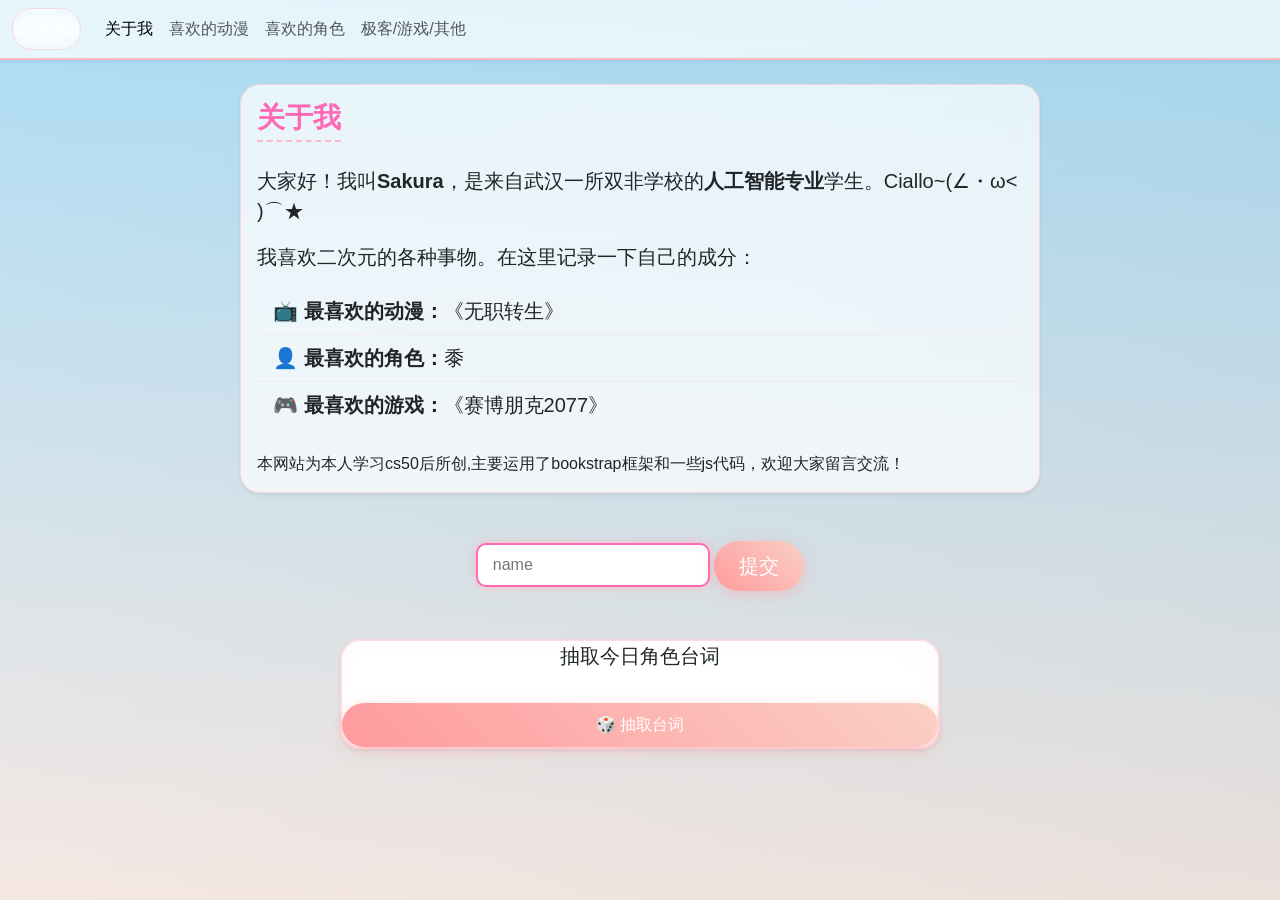
==== index.html @ 9d59bb4a "Add files via upload" ====
<!DOCTYPE html>
<html lang="zh">
    <head>
        <meta charset="UTF-8">
        <meta name="viewport" content="width=device-width, initial-scale=1.0">
        <title>Sakura - 主页</title>
        
        <script src="anime.js"></script>
        <script>
            document.addEventListener('DOMContentLoaded',function(){
                const form = document.querySelector('form');
                if(form) {
                    form.addEventListener('submit',function(e){
                        alert('hello ' + document.querySelector('#name').value +' ! Welcome to my homepage!');
                        e.preventDefault();
                    });
                }
                const generationBtn = document.querySelector('#generate-btn');
                const quoteText = document.querySelector('#quote-id');
                const quoteAuthor = document.querySelector('#quote-author');
                if(generationBtn){
                    generationBtn.addEventListener('click',function(){
                        if(typeof quotes !== 'undefined' && quotes.length > 0) {
                            const randomIndex = Math.floor(Math.random() * quotes.length);
                            const selectedQuote = quotes[randomIndex];
                            quoteText.textContent = "“" + selectedQuote.text + "”";
                            quoteAuthor.textContent = "—— " + selectedQuote.author;
                            quoteAuthor.style.display = 'block'; 
                        }
                    });
                }
            });
        </script>

        <link href="https://cdn.jsdelivr.net/npm/bootstrap@5.3.8/dist/css/bootstrap.min.css" rel="stylesheet" integrity="sha384-sRIl4kxILFvY47J16cr9ZwB07vP4J8+LH7qKQnuqkuIAvNWLzeN8tE5YBujZqJLB" crossorigin="anonymous">
        <link href="styles.css" rel="stylesheet">
    </head>
    <body>

        <nav class="navbar navbar-expand-lg navbar-light bg-light mb-4 shadow-sm">
            <div class="container-fluid">
                <a class="navbar-brand fw-bold" href="index.html">Sakura</a>
                <button class="navbar-toggler" type="button" data-bs-toggle="collapse" data-bs-target="#navbarNav">
                    <span class="navbar-toggler-icon"></span>
                </button>
                <div class="collapse navbar-collapse" id="navbarNav">
                    <ul class="navbar-nav">
                        <li class="nav-item"><a class="nav-link active" href="index.html">关于我</a></li>
                        <li class="nav-item"><a class="nav-link " href="anime.html">喜欢的动漫</a></li>
                        <li class="nav-item"><a class="nav-link " href="characters.html">喜欢的角色</a></li>
                        <li class="nav-item"><a class="nav-link " href="games.html">极客/游戏/其他</a></li>
                    </ul>
                </div>
            </div>
        </nav>

        <div class="container pb-5">
<div class="card mt-4 mx-auto shadow-sm" style="max-width: 800px;">
                        <div class="card-body">
                            <h3 class="card-title text-center mb-4">关于我</h3>
                            <p class="card-text fs-5">
                                大家好！我叫<strong>Sakura</strong>，是来自武汉一所双非学校的<strong>人工智能专业</strong>学生。<span>Ciallo~(∠・ω< )⌒★</span>
                            </p>
                            <p class="card-text fs-5">
                                我喜欢二次元的各种事物。在这里记录一下自己的成分：
                            </p>
                            <ul class="list-group list-group-flush fs-5">
                                <li class="list-group-item">📺 <strong>最喜欢的动漫：</strong>《无职转生》</li>
                                <li class="list-group-item">👤 <strong>最喜欢的角色：</strong>黍</li>
                                <li class="list-group-item">🎮 <strong>最喜欢的游戏：</strong>《赛博朋克2077》</li>
                            </ul>

                            <p class="card-text fs-6 mt-4">

                                本网站为本人学习cs50后所创,主要运用了bookstrap框架和一些js代码，欢迎大家留言交流！
                            </p>
                        </div>
                    </div>
                    
                    <form class="text-center mt-5">
                        <input autocomplete="off" autofocus id = 'name' placeholder="name" type = "text">

                        <input type="submit" class = "btn btn-primary btn-lg" value="提交">
                    </form>
                    <div class="card mt-5 mx-auto text-center shadow-sm" style="max-width: 600px;">
                    <div class="card body">
                        <p class="fs-5 mb-3" id="quote-id">抽取今日角色台词</p>
                        <footer class="blockquote-footer" id="quote-author" style="display: none;"></footer>
                        <button class="btn btn-outline-success mt-3" id="generate-btn">🎲 抽取台词</button>
                    </div>
                </div>
        </div>
        <script src="https://cdn.jsdelivr.net/npm/bootstrap@5.3.8/dist/js/bootstrap.bundle.min.js" integrity="sha384-FKyoEForCGlyvwx9Hj09JcYn3nv7wiPVlz7YYwJrWVcXK/BmnVDxM+D2scQbITxI" crossorigin="anonymous"></script>
    </body>
</html>
---- styles.css ----
:root{
    --sakura-pink: #ffb7c5;
    --sakura-light: #ffe4e8;
    --accent-color: #ff69b4;
    --glass-bg: rgba(255,255,255,0.7);
}

body{
    background: linear-gradient(135deg,#fdfbfb 0%, #ebedee 100%),
                linear-gradient(to top, #fff1eb 0%, #ace0f9 100%);
    background-blend-mode:multiply;
    background-attachment:fixed;
    min-height:100vh;
    font-family: 'Microsoft YaHei', "PingFang SC", sans-serif;
    color: #555;
}
/*板块设计*/
.navbar {
    background-color: var(--glass-bg) !important;
    backdrop-filter: blur(10px);
    border-bottom: 2px solid var(--sakura-pink);
}

.navbar-brand {
    color: var(--glass-bg) !important;
    backdrop-filter :blur(8px);
    border:1px solid rgba(255, 183, 197, 0.5) !important;
    border-radius:20px !important;
    transition: all 0.4s cubic-bezier(0.175, 0.885, 0.32, 1.275);
}

.nav-link:hover {
    color: var(--accent-color) !important;
    transform: translateY(-2px);
    transition: 0.3s;
}
/*卡片设计*/
.card {
    background:var(--glass-bg)!important;
    backdrop-filter:blur(8px);
    border:1px solid rgba(255, 183, 197, 0.5)!important;
    border-radius:20px !important;
    transition:all 0.4s cubic-bezier(0.175, 0.885, 0.32, 1.275);
}

.card:hover {
    transform: scale(1.02); /* 悬浮时微放 */
    box-shadow: 0 15px 35px rgba(255, 183, 197, 0.4) !important;
}

.card-title {
    color: var(--accent-color);
    font-weight: bold;
    border-bottom: 2px dashed var(--sakura-pink);
    display: inline-block;
    padding-bottom: 5px;
}

/* --- 5. 列表项改造 --- */
.list-group-item {
    background: transparent !important;
    border-color: rgba(255, 183, 197, 0.2) !important;
    transition: 0.3s;
}

.list-group-item:hover {
    background: var(--sakura-light) !important;
    padding-left: 30px !important; /* 悬浮时向右滑动的动画 */
}

/* --- 6. 按钮改造：呼吸感 --- */
.btn-primary, .btn-outline-success {
    border-radius: 50px !important; /* 胶囊形状 */
    padding: 10px 25px !important;
    border: none !important;
    background: linear-gradient(45deg, #ff9a9e, #fad0c4) !important;
    color: white !important;
    box-shadow: 0 4px 15px rgba(255, 154, 158, 0.4) !important;
    transition: 0.3s !important;
}

.btn-primary:hover {
    letter-spacing: 2px;
    box-shadow: 0 6px 20px rgba(255, 154, 158, 0.6) !important;
    filter: brightness(1.1);
}

/* --- 7. 输入框 (Input) 定制 --- */
#name {
    border: 2px solid var(--sakura-pink);
    border-radius: 10px;
    padding: 8px 15px;
    outline: none;
    transition: 0.3s;
}

#name:focus {
    box-shadow: 0 0 10px var(--sakura-pink);
    border-color: var(--accent-color);
}

/* --- 8. 专属彩蛋：给页面加点“灵动感” --- */
@keyframes float {
    0% { transform: translateY(0px); }
    50% { transform: translateY(-10px); }
    100% { transform: translateY(0px); }
}

/* 可以把这个类加在你喜欢的图片或文字上 */
.anime-float {
    animation: float 3s ease-in-out infinite;
}
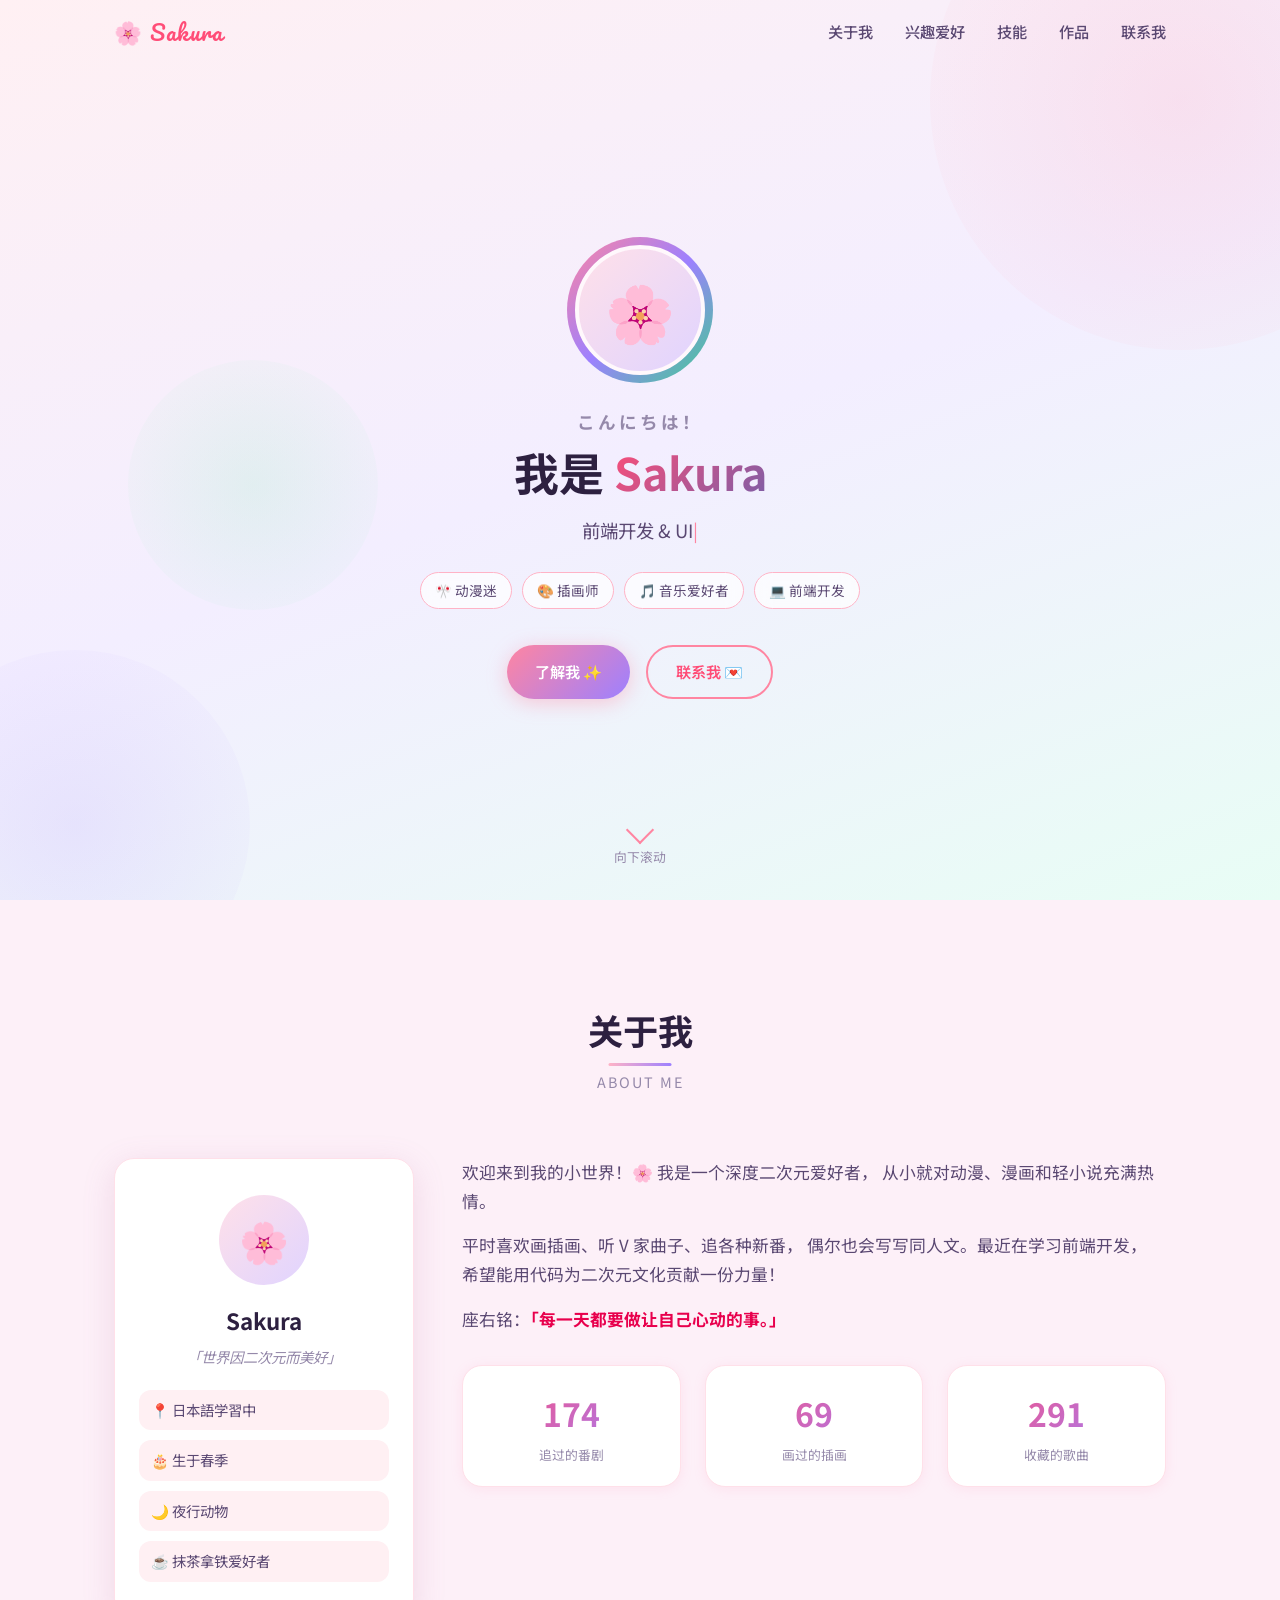
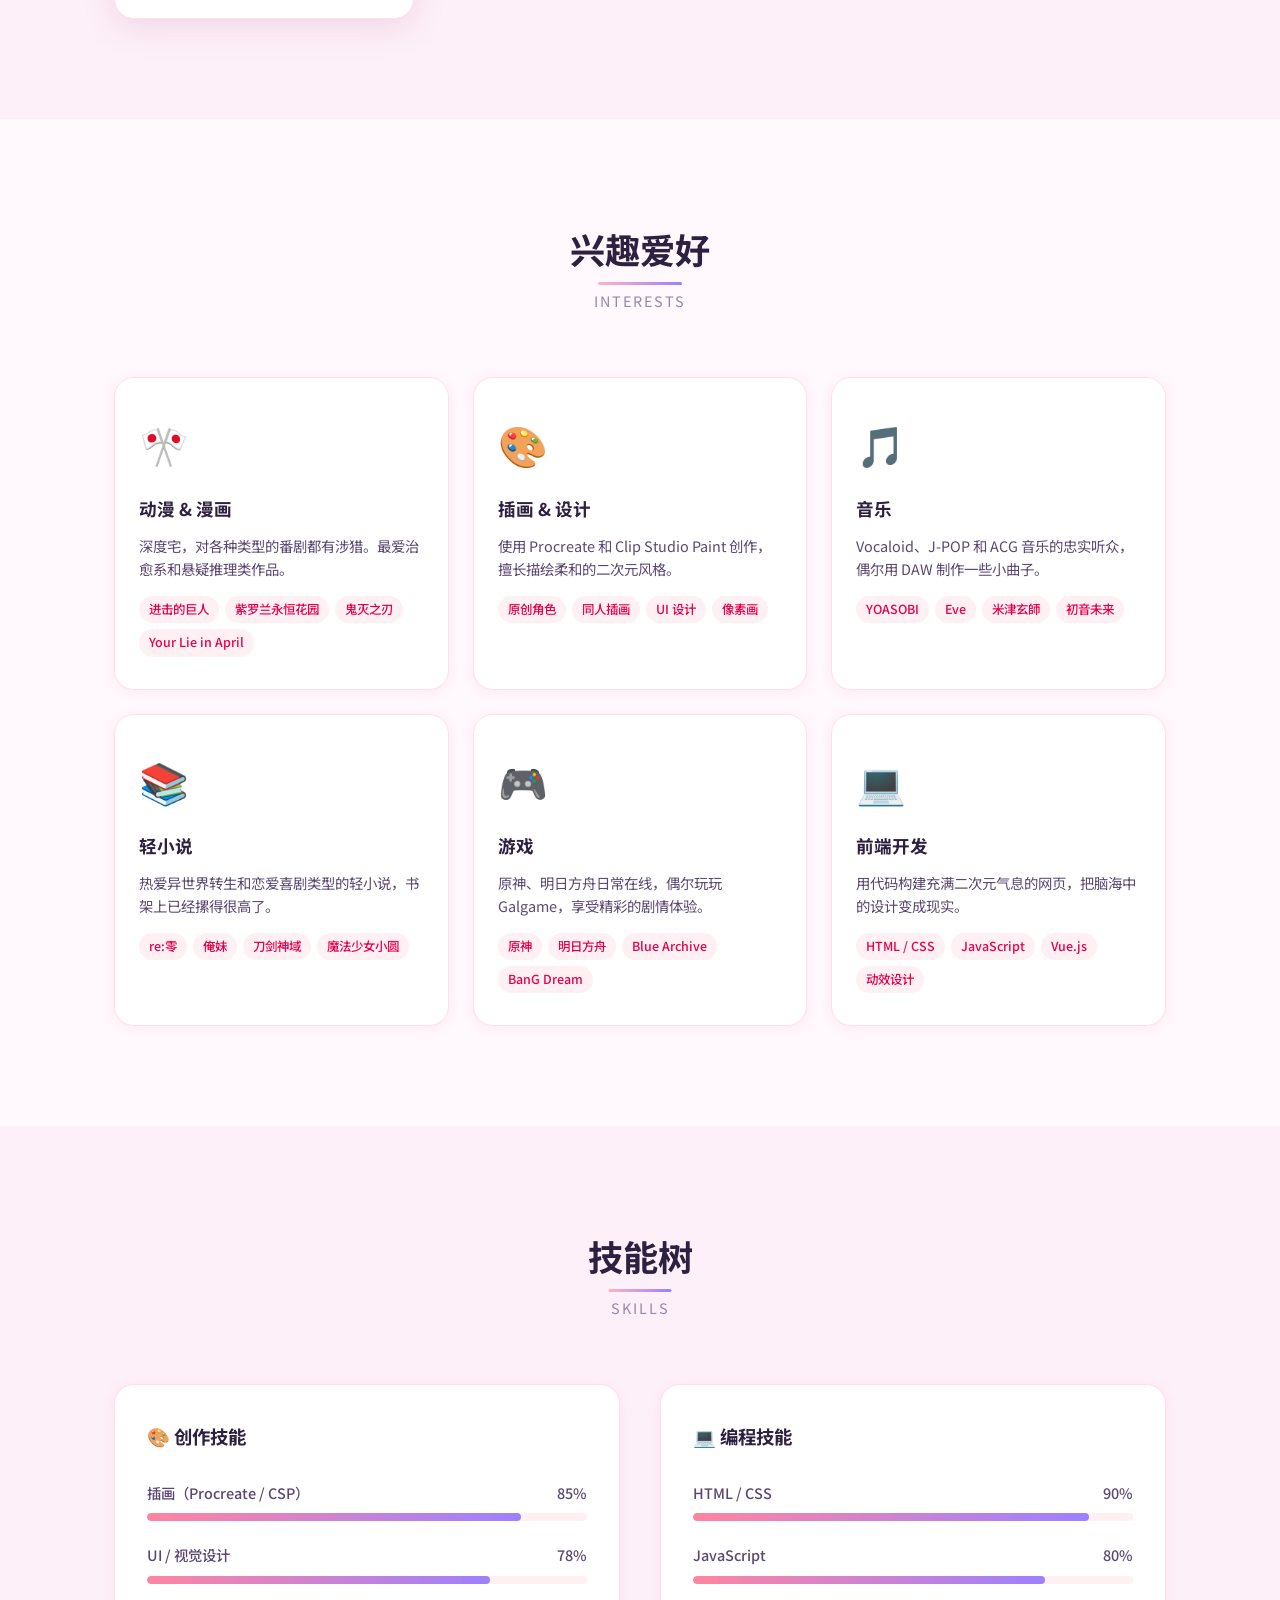
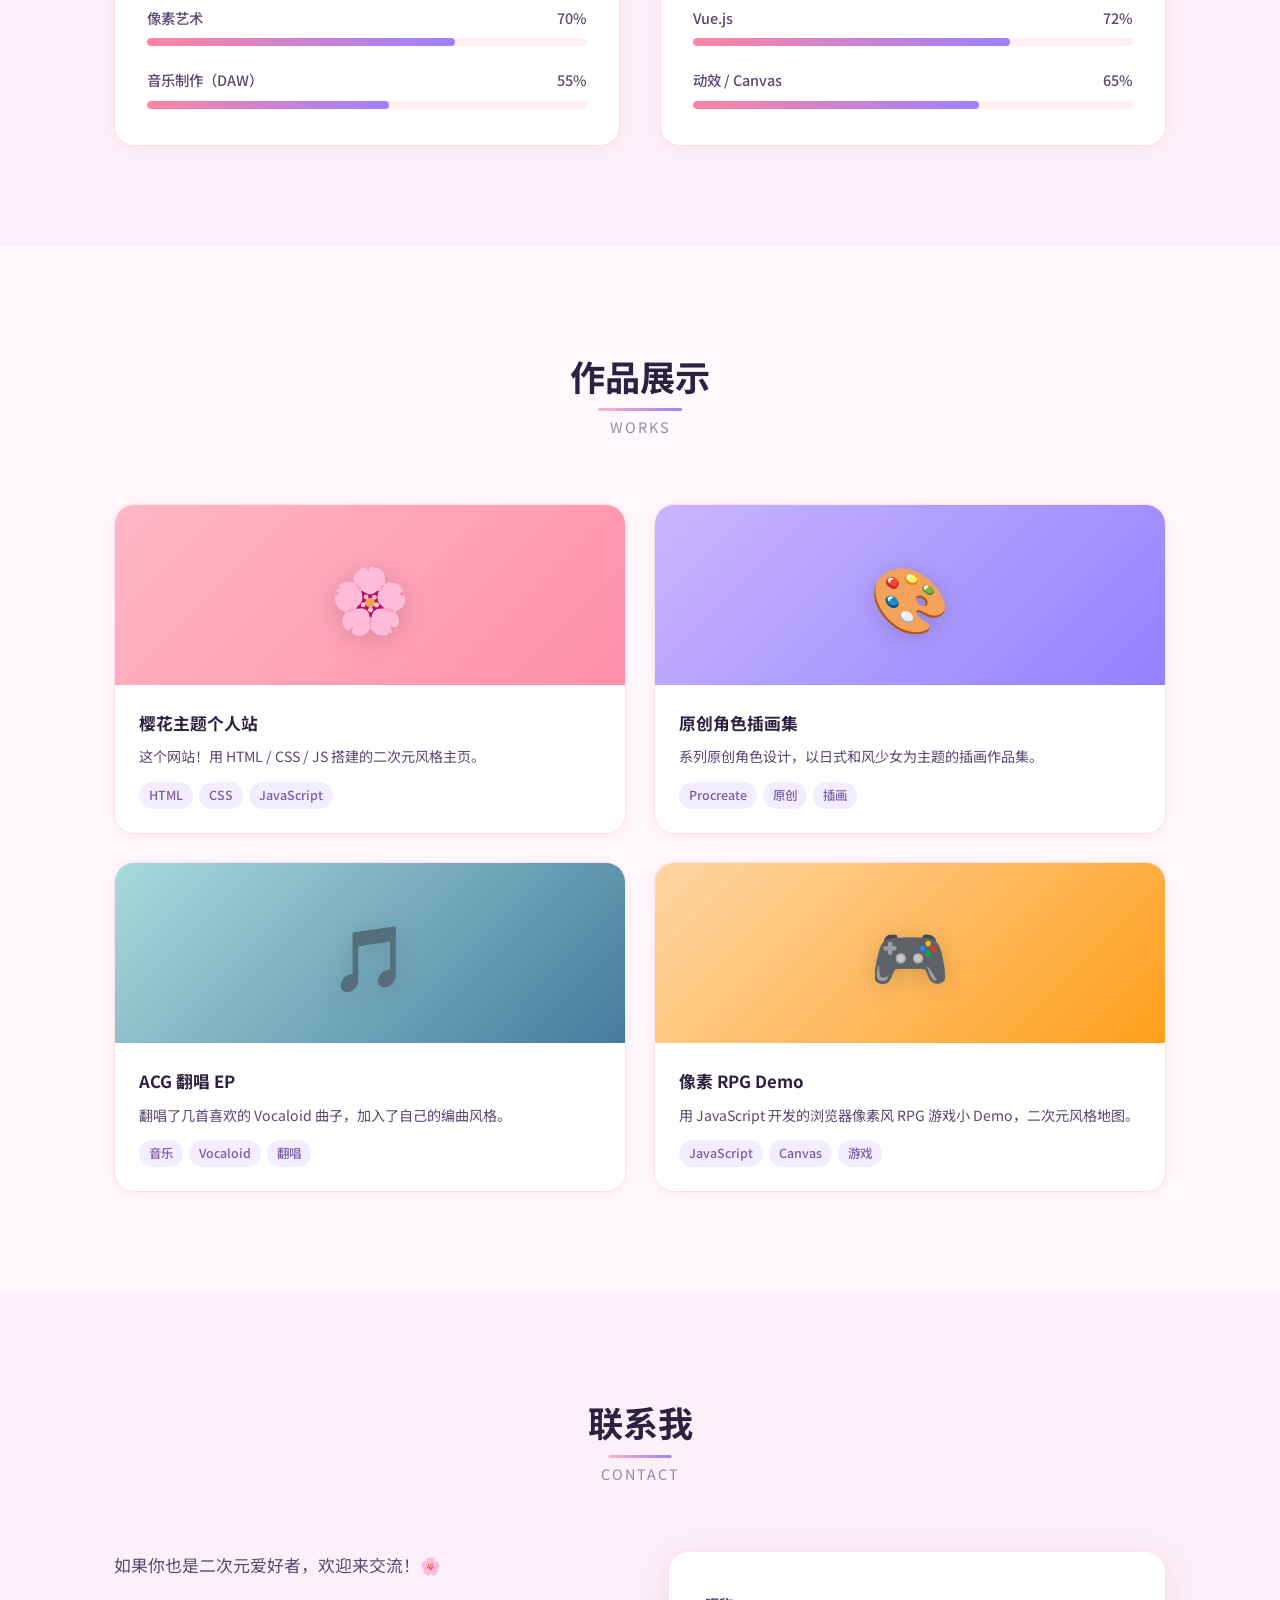
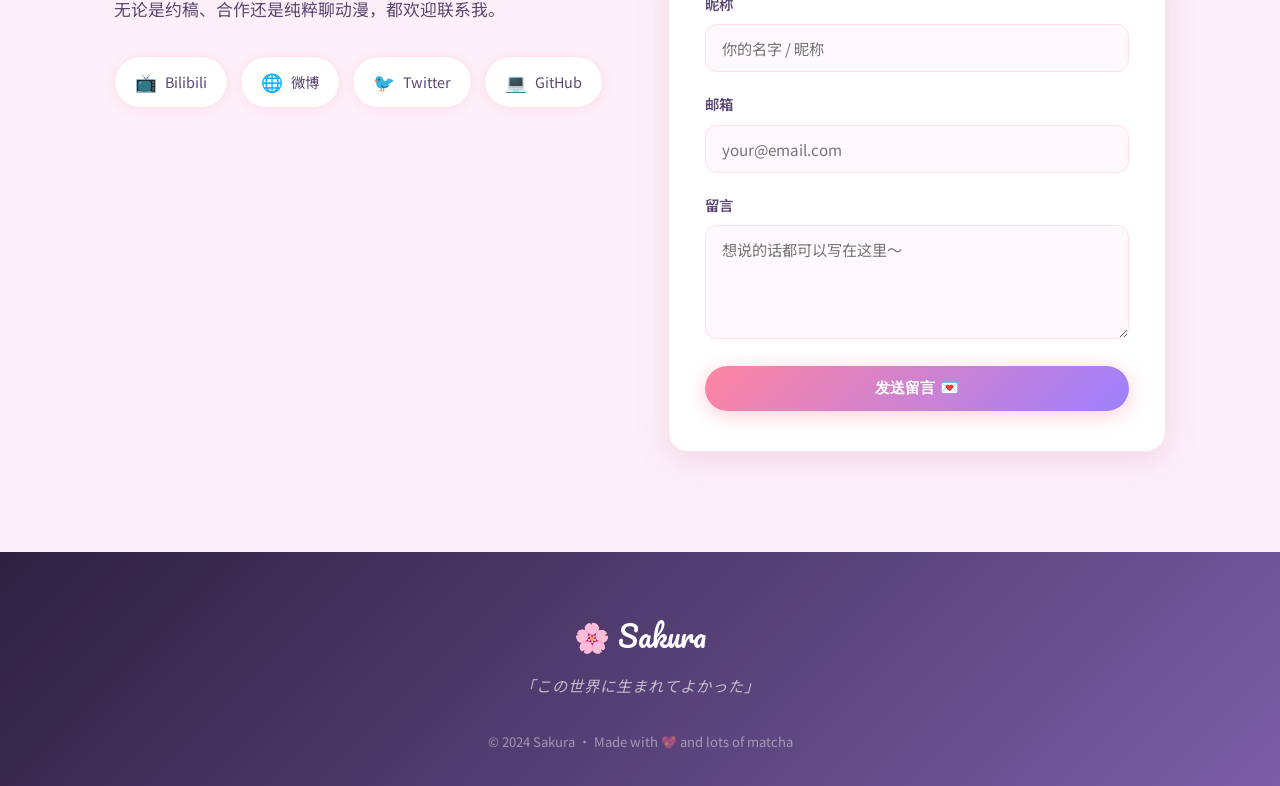
==== commit 61104dc9: "创建完整二次元个人网站 (Sakura anime personal website) Agent-Logs-Url: https://github.com/Sakura1232/Sakura.git" ====
--- a/index.html
+++ b/index.html
@@ -1,95 +1,393 @@
-<!DOCTYPE html>
-<html lang="zh">
-    <head>
-        <meta charset="UTF-8">
-        <meta name="viewport" content="width=device-width, initial-scale=1.0">
-        <title>Sakura - 主页</title>
-        
-        <script src="anime.js"></script>
-        <script>
-            document.addEventListener('DOMContentLoaded',function(){
-                const form = document.querySelector('form');
-                if(form) {
-                    form.addEventListener('submit',function(e){
-                        alert('hello ' + document.querySelector('#name').value +' ! Welcome to my homepage!');
-                        e.preventDefault();
-                    });
-                }
-                const generationBtn = document.querySelector('#generate-btn');
-                const quoteText = document.querySelector('#quote-id');
-                const quoteAuthor = document.querySelector('#quote-author');
-                if(generationBtn){
-                    generationBtn.addEventListener('click',function(){
-                        if(typeof quotes !== 'undefined' && quotes.length > 0) {
-                            const randomIndex = Math.floor(Math.random() * quotes.length);
-                            const selectedQuote = quotes[randomIndex];
-                            quoteText.textContent = "“" + selectedQuote.text + "”";
-                            quoteAuthor.textContent = "—— " + selectedQuote.author;
-                            quoteAuthor.style.display = 'block'; 
-                        }
-                    });
-                }
-            });
-        </script>
-
-        <link href="https://cdn.jsdelivr.net/npm/bootstrap@5.3.8/dist/css/bootstrap.min.css" rel="stylesheet" integrity="sha384-sRIl4kxILFvY47J16cr9ZwB07vP4J8+LH7qKQnuqkuIAvNWLzeN8tE5YBujZqJLB" crossorigin="anonymous">
-        <link href="styles.css" rel="stylesheet">
-    </head>
-    <body>
-
-        <nav class="navbar navbar-expand-lg navbar-light bg-light mb-4 shadow-sm">
-            <div class="container-fluid">
-                <a class="navbar-brand fw-bold" href="index.html">Sakura</a>
-                <button class="navbar-toggler" type="button" data-bs-toggle="collapse" data-bs-target="#navbarNav">
-                    <span class="navbar-toggler-icon"></span>
-                </button>
-                <div class="collapse navbar-collapse" id="navbarNav">
-                    <ul class="navbar-nav">
-                        <li class="nav-item"><a class="nav-link active" href="index.html">关于我</a></li>
-                        <li class="nav-item"><a class="nav-link " href="anime.html">喜欢的动漫</a></li>
-                        <li class="nav-item"><a class="nav-link " href="characters.html">喜欢的角色</a></li>
-                        <li class="nav-item"><a class="nav-link " href="games.html">极客/游戏/其他</a></li>
-                    </ul>
-                </div>
-            </div>
-        </nav>
-
-        <div class="container pb-5">
-<div class="card mt-4 mx-auto shadow-sm" style="max-width: 800px;">
-                        <div class="card-body">
-                            <h3 class="card-title text-center mb-4">关于我</h3>
-                            <p class="card-text fs-5">
-                                大家好！我叫<strong>Sakura</strong>，是来自武汉一所双非学校的<strong>人工智能专业</strong>学生。<span>Ciallo~(∠・ω< )⌒★</span>
-                            </p>
-                            <p class="card-text fs-5">
-                                我喜欢二次元的各种事物。在这里记录一下自己的成分：
-                            </p>
-                            <ul class="list-group list-group-flush fs-5">
-                                <li class="list-group-item">📺 <strong>最喜欢的动漫：</strong>《无职转生》</li>
-                                <li class="list-group-item">👤 <strong>最喜欢的角色：</strong>黍</li>
-                                <li class="list-group-item">🎮 <strong>最喜欢的游戏：</strong>《赛博朋克2077》</li>
-                            </ul>
-
-                            <p class="card-text fs-6 mt-4">
-
-                                本网站为本人学习cs50后所创,主要运用了bookstrap框架和一些js代码，欢迎大家留言交流！
-                            </p>
-                        </div>
-                    </div>
-                    
-                    <form class="text-center mt-5">
-                        <input autocomplete="off" autofocus id = 'name' placeholder="name" type = "text">
-
-                        <input type="submit" class = "btn btn-primary btn-lg" value="提交">
-                    </form>
-                    <div class="card mt-5 mx-auto text-center shadow-sm" style="max-width: 600px;">
-                    <div class="card body">
-                        <p class="fs-5 mb-3" id="quote-id">抽取今日角色台词</p>
-                        <footer class="blockquote-footer" id="quote-author" style="display: none;"></footer>
-                        <button class="btn btn-outline-success mt-3" id="generate-btn">🎲 抽取台词</button>
-                    </div>
-                </div>
-        </div>
-        <script src="https://cdn.jsdelivr.net/npm/bootstrap@5.3.8/dist/js/bootstrap.bundle.min.js" integrity="sha384-FKyoEForCGlyvwx9Hj09JcYn3nv7wiPVlz7YYwJrWVcXK/BmnVDxM+D2scQbITxI" crossorigin="anonymous"></script>
-    </body>
-</html>+<!DOCTYPE html>
+<html lang="zh-CN">
+<head>
+  <meta charset="UTF-8" />
+  <meta name="viewport" content="width=device-width, initial-scale=1.0" />
+  <meta name="description" content="Sakura 的二次元个人主页 — 动漫、绘画、音乐爱好者" />
+  <meta property="og:title" content="Sakura の主页 🌸" />
+  <meta property="og:description" content="一个充满二次元气息的个人网站" />
+  <meta property="og:type" content="website" />
+  <title>Sakura の主页 🌸</title>
+  <link rel="icon" href="data:image/svg+xml,<svg xmlns='http://www.w3.org/2000/svg' viewBox='0 0 100 100'><text y='.9em' font-size='90'>🌸</text></svg>" />
+  <link rel="preconnect" href="https://fonts.googleapis.com" />
+  <link rel="preconnect" href="https://fonts.gstatic.com" crossorigin />
+  <link href="https://fonts.googleapis.com/css2?family=Noto+Sans+SC:wght@300;400;500;700&family=Pacifico&display=swap" rel="stylesheet" />
+  <link rel="stylesheet" href="css/style.css" />
+</head>
+<body>
+
+  <!-- 自定义光标 -->
+  <div class="cursor" id="cursor"></div>
+  <div class="cursor-trail" id="cursorTrail"></div>
+
+  <!-- 樱花飘落容器 -->
+  <div class="sakura-container" id="sakuraContainer"></div>
+
+  <!-- 导航栏 -->
+  <nav class="navbar" id="navbar">
+    <div class="nav-inner">
+      <a class="nav-logo" href="#hero">🌸 Sakura</a>
+      <ul class="nav-links">
+        <li><a href="#about">关于我</a></li>
+        <li><a href="#interests">兴趣爱好</a></li>
+        <li><a href="#skills">技能</a></li>
+        <li><a href="#works">作品</a></li>
+        <li><a href="#contact">联系我</a></li>
+      </ul>
+      <button class="nav-toggle" id="navToggle" aria-label="菜单">
+        <span></span><span></span><span></span>
+      </button>
+    </div>
+  </nav>
+
+  <!-- Hero 区域 -->
+  <section class="hero" id="hero">
+    <div class="hero-bg-circles">
+      <div class="circle c1"></div>
+      <div class="circle c2"></div>
+      <div class="circle c3"></div>
+    </div>
+    <div class="hero-content">
+      <div class="avatar-wrap">
+        <div class="avatar-ring"></div>
+        <div class="avatar" id="avatar">
+          <span class="avatar-emoji">🌸</span>
+        </div>
+      </div>
+      <h1 class="hero-title">
+        <span class="hello">こんにちは！</span>
+        <span class="name">我是 <em>Sakura</em></span>
+      </h1>
+      <p class="hero-subtitle typewriter" id="typewriter"></p>
+      <div class="hero-badges">
+        <span class="badge">🎌 动漫迷</span>
+        <span class="badge">🎨 插画师</span>
+        <span class="badge">🎵 音乐爱好者</span>
+        <span class="badge">💻 前端开发</span>
+      </div>
+      <div class="hero-btns">
+        <a href="#about" class="btn btn-primary">了解我 ✨</a>
+        <a href="#contact" class="btn btn-outline">联系我 💌</a>
+      </div>
+    </div>
+    <div class="scroll-hint">
+      <div class="scroll-arrow"></div>
+      <span>向下滚动</span>
+    </div>
+  </section>
+
+  <!-- 关于我 -->
+  <section class="section about" id="about">
+    <div class="container">
+      <h2 class="section-title"><span>关于我</span> <small>About Me</small></h2>
+      <div class="about-grid">
+        <div class="about-card profile-card reveal">
+          <div class="profile-avatar">
+            <span>🌸</span>
+          </div>
+          <h3>Sakura</h3>
+          <p class="profile-tagline">「世界因二次元而美好」</p>
+          <ul class="profile-meta">
+            <li>📍 日本語学習中</li>
+            <li>🎂 生于春季</li>
+            <li>🌙 夜行动物</li>
+            <li>☕ 抹茶拿铁爱好者</li>
+          </ul>
+        </div>
+        <div class="about-text reveal">
+          <p>
+            欢迎来到我的小世界！🌸 我是一个深度二次元爱好者，
+            从小就对动漫、漫画和轻小说充满热情。
+          </p>
+          <p>
+            平时喜欢画插画、听 V 家曲子、追各种新番，
+            偶尔也会写写同人文。最近在学习前端开发，
+            希望能用代码为二次元文化贡献一份力量！
+          </p>
+          <p>
+            座右铭：<strong>「每一天都要做让自己心动的事。」</strong>
+          </p>
+          <div class="stat-row">
+            <div class="stat">
+              <span class="stat-num" data-target="300">0</span>
+              <span class="stat-label">追过的番剧</span>
+            </div>
+            <div class="stat">
+              <span class="stat-num" data-target="120">0</span>
+              <span class="stat-label">画过的插画</span>
+            </div>
+            <div class="stat">
+              <span class="stat-num" data-target="500">0</span>
+              <span class="stat-label">收藏的歌曲</span>
+            </div>
+          </div>
+        </div>
+      </div>
+    </div>
+  </section>
+
+  <!-- 兴趣爱好 -->
+  <section class="section interests" id="interests">
+    <div class="container">
+      <h2 class="section-title"><span>兴趣爱好</span> <small>Interests</small></h2>
+      <div class="interests-grid">
+        <div class="interest-card reveal" data-delay="0">
+          <div class="interest-icon">🎌</div>
+          <h3>动漫 &amp; 漫画</h3>
+          <p>深度宅，对各种类型的番剧都有涉猎。最爱治愈系和悬疑推理类作品。</p>
+          <div class="tag-list">
+            <span class="tag">进击的巨人</span>
+            <span class="tag">紫罗兰永恒花园</span>
+            <span class="tag">鬼灭之刃</span>
+            <span class="tag">Your Lie in April</span>
+          </div>
+        </div>
+        <div class="interest-card reveal" data-delay="100">
+          <div class="interest-icon">🎨</div>
+          <h3>插画 &amp; 设计</h3>
+          <p>使用 Procreate 和 Clip Studio Paint 创作，擅长描绘柔和的二次元风格。</p>
+          <div class="tag-list">
+            <span class="tag">原创角色</span>
+            <span class="tag">同人插画</span>
+            <span class="tag">UI 设计</span>
+            <span class="tag">像素画</span>
+          </div>
+        </div>
+        <div class="interest-card reveal" data-delay="200">
+          <div class="interest-icon">🎵</div>
+          <h3>音乐</h3>
+          <p>Vocaloid、J-POP 和 ACG 音乐的忠实听众，偶尔用 DAW 制作一些小曲子。</p>
+          <div class="tag-list">
+            <span class="tag">YOASOBI</span>
+            <span class="tag">Eve</span>
+            <span class="tag">米津玄師</span>
+            <span class="tag">初音未来</span>
+          </div>
+        </div>
+        <div class="interest-card reveal" data-delay="300">
+          <div class="interest-icon">📚</div>
+          <h3>轻小说</h3>
+          <p>热爱异世界转生和恋爱喜剧类型的轻小说，书架上已经摞得很高了。</p>
+          <div class="tag-list">
+            <span class="tag">re:零</span>
+            <span class="tag">俺妹</span>
+            <span class="tag">刀剑神域</span>
+            <span class="tag">魔法少女小圆</span>
+          </div>
+        </div>
+        <div class="interest-card reveal" data-delay="400">
+          <div class="interest-icon">🎮</div>
+          <h3>游戏</h3>
+          <p>原神、明日方舟日常在线，偶尔玩玩 Galgame，享受精彩的剧情体验。</p>
+          <div class="tag-list">
+            <span class="tag">原神</span>
+            <span class="tag">明日方舟</span>
+            <span class="tag">Blue Archive</span>
+            <span class="tag">BanG Dream</span>
+          </div>
+        </div>
+        <div class="interest-card reveal" data-delay="500">
+          <div class="interest-icon">💻</div>
+          <h3>前端开发</h3>
+          <p>用代码构建充满二次元气息的网页，把脑海中的设计变成现实。</p>
+          <div class="tag-list">
+            <span class="tag">HTML / CSS</span>
+            <span class="tag">JavaScript</span>
+            <span class="tag">Vue.js</span>
+            <span class="tag">动效设计</span>
+          </div>
+        </div>
+      </div>
+    </div>
+  </section>
+
+  <!-- 技能 -->
+  <section class="section skills" id="skills">
+    <div class="container">
+      <h2 class="section-title"><span>技能树</span> <small>Skills</small></h2>
+      <div class="skills-grid">
+        <div class="skill-group reveal">
+          <h3>🎨 创作技能</h3>
+          <div class="skill-item">
+            <div class="skill-header">
+              <span>插画（Procreate / CSP）</span>
+              <span>85%</span>
+            </div>
+            <div class="skill-bar"><div class="skill-fill" data-width="85"></div></div>
+          </div>
+          <div class="skill-item">
+            <div class="skill-header">
+              <span>UI / 视觉设计</span>
+              <span>78%</span>
+            </div>
+            <div class="skill-bar"><div class="skill-fill" data-width="78"></div></div>
+          </div>
+          <div class="skill-item">
+            <div class="skill-header">
+              <span>像素艺术</span>
+              <span>70%</span>
+            </div>
+            <div class="skill-bar"><div class="skill-fill" data-width="70"></div></div>
+          </div>
+          <div class="skill-item">
+            <div class="skill-header">
+              <span>音乐制作（DAW）</span>
+              <span>55%</span>
+            </div>
+            <div class="skill-bar"><div class="skill-fill" data-width="55"></div></div>
+          </div>
+        </div>
+        <div class="skill-group reveal">
+          <h3>💻 编程技能</h3>
+          <div class="skill-item">
+            <div class="skill-header">
+              <span>HTML / CSS</span>
+              <span>90%</span>
+            </div>
+            <div class="skill-bar"><div class="skill-fill" data-width="90"></div></div>
+          </div>
+          <div class="skill-item">
+            <div class="skill-header">
+              <span>JavaScript</span>
+              <span>80%</span>
+            </div>
+            <div class="skill-bar"><div class="skill-fill" data-width="80"></div></div>
+          </div>
+          <div class="skill-item">
+            <div class="skill-header">
+              <span>Vue.js</span>
+              <span>72%</span>
+            </div>
+            <div class="skill-bar"><div class="skill-fill" data-width="72"></div></div>
+          </div>
+          <div class="skill-item">
+            <div class="skill-header">
+              <span>动效 / Canvas</span>
+              <span>65%</span>
+            </div>
+            <div class="skill-bar"><div class="skill-fill" data-width="65"></div></div>
+          </div>
+        </div>
+      </div>
+    </div>
+  </section>
+
+  <!-- 作品展示 -->
+  <section class="section works" id="works">
+    <div class="container">
+      <h2 class="section-title"><span>作品展示</span> <small>Works</small></h2>
+      <div class="works-grid">
+        <div class="work-card reveal" data-delay="0">
+          <div class="work-cover" style="background: linear-gradient(135deg, #ffb7c5 0%, #ff8fab 100%);">
+            <span class="work-emoji">🌸</span>
+          </div>
+          <div class="work-info">
+            <h3>樱花主题个人站</h3>
+            <p>这个网站！用 HTML / CSS / JS 搭建的二次元风格主页。</p>
+            <div class="work-tags">
+              <span>HTML</span><span>CSS</span><span>JavaScript</span>
+            </div>
+          </div>
+        </div>
+        <div class="work-card reveal" data-delay="100">
+          <div class="work-cover" style="background: linear-gradient(135deg, #c8b6ff 0%, #9381ff 100%);">
+            <span class="work-emoji">🎨</span>
+          </div>
+          <div class="work-info">
+            <h3>原创角色插画集</h3>
+            <p>系列原创角色设计，以日式和风少女为主题的插画作品集。</p>
+            <div class="work-tags">
+              <span>Procreate</span><span>原创</span><span>插画</span>
+            </div>
+          </div>
+        </div>
+        <div class="work-card reveal" data-delay="200">
+          <div class="work-cover" style="background: linear-gradient(135deg, #a8dadc 0%, #457b9d 100%);">
+            <span class="work-emoji">🎵</span>
+          </div>
+          <div class="work-info">
+            <h3>ACG 翻唱 EP</h3>
+            <p>翻唱了几首喜欢的 Vocaloid 曲子，加入了自己的编曲风格。</p>
+            <div class="work-tags">
+              <span>音乐</span><span>Vocaloid</span><span>翻唱</span>
+            </div>
+          </div>
+        </div>
+        <div class="work-card reveal" data-delay="300">
+          <div class="work-cover" style="background: linear-gradient(135deg, #ffd6a5 0%, #ff9f1c 100%);">
+            <span class="work-emoji">🎮</span>
+          </div>
+          <div class="work-info">
+            <h3>像素 RPG Demo</h3>
+            <p>用 JavaScript 开发的浏览器像素风 RPG 游戏小 Demo，二次元风格地图。</p>
+            <div class="work-tags">
+              <span>JavaScript</span><span>Canvas</span><span>游戏</span>
+            </div>
+          </div>
+        </div>
+      </div>
+    </div>
+  </section>
+
+  <!-- 联系我 -->
+  <section class="section contact" id="contact">
+    <div class="container">
+      <h2 class="section-title"><span>联系我</span> <small>Contact</small></h2>
+      <div class="contact-wrap">
+        <div class="contact-text reveal">
+          <p>如果你也是二次元爱好者，欢迎来交流！🌸</p>
+          <p>无论是约稿、合作还是纯粹聊动漫，都欢迎联系我。</p>
+          <div class="social-links">
+            <a href="#" class="social-btn" title="Bilibili">
+              <span class="social-icon">📺</span>
+              <span>Bilibili</span>
+            </a>
+            <a href="#" class="social-btn" title="微博">
+              <span class="social-icon">🌐</span>
+              <span>微博</span>
+            </a>
+            <a href="#" class="social-btn" title="Twitter/X">
+              <span class="social-icon">🐦</span>
+              <span>Twitter</span>
+            </a>
+            <a href="#" class="social-btn" title="GitHub">
+              <span class="social-icon">💻</span>
+              <span>GitHub</span>
+            </a>
+          </div>
+        </div>
+        <form class="contact-form reveal" id="contactForm">
+          <div class="form-group">
+            <label for="name">昵称</label>
+            <input type="text" id="name" name="name" placeholder="你的名字 / 昵称" required />
+          </div>
+          <div class="form-group">
+            <label for="email">邮箱</label>
+            <input type="email" id="email" name="email" placeholder="your@email.com" required />
+          </div>
+          <div class="form-group">
+            <label for="message">留言</label>
+            <textarea id="message" name="message" rows="4" placeholder="想说的话都可以写在这里～" required></textarea>
+          </div>
+          <button type="submit" class="btn btn-primary btn-full">
+            发送留言 💌
+          </button>
+          <p class="form-success" id="formSuccess">消息已发送！谢谢你的留言 🌸</p>
+        </form>
+      </div>
+    </div>
+  </section>
+
+  <!-- 页脚 -->
+  <footer class="footer">
+    <div class="footer-inner">
+      <p class="footer-logo">🌸 Sakura</p>
+      <p class="footer-quote">「この世界に生まれてよかった」</p>
+      <p class="footer-copy">© 2024 Sakura · Made with 💖 and lots of matcha</p>
+    </div>
+    <button class="back-to-top" id="backToTop" aria-label="回到顶部">↑</button>
+  </footer>
+
+  <script src="js/main.js"></script>
+</body>
+</html>
--- a/css/style.css
+++ b/css/style.css
@@ -0,0 +1,1183 @@
+/* ===================================================
+   Sakura 二次元个人主页 · 全局样式
+   =================================================== */
+
+/* ---------- CSS 变量 ---------- */
+:root {
+  --pink-100: #fff0f3;
+  --pink-200: #ffe0e9;
+  --pink-300: #ffb3c6;
+  --pink-400: #ff85a1;
+  --pink-500: #ff4d77;
+  --pink-600: #e8004d;
+
+  --lavender-100: #f3eeff;
+  --lavender-200: #e0d4ff;
+  --lavender-300: #c8b6ff;
+  --lavender-400: #9d80ff;
+  --lavender-500: #7b5ea7;
+
+  --mint-100: #e8fdf5;
+  --mint-300: #a8edca;
+  --mint-500: #3ecf8e;
+
+  --text-dark: #2d2040;
+  --text-mid: #5a4872;
+  --text-light: #9589aa;
+
+  --bg-main: #fff8fc;
+  --bg-alt: #fdf0f8;
+  --bg-card: #ffffff;
+
+  --shadow-sm: 0 2px 12px rgba(255, 150, 180, 0.15);
+  --shadow-md: 0 8px 32px rgba(180, 100, 150, 0.18);
+  --shadow-lg: 0 20px 60px rgba(150, 80, 130, 0.2);
+
+  --radius-sm: 12px;
+  --radius-md: 20px;
+  --radius-lg: 32px;
+  --radius-full: 9999px;
+
+  --transition: 0.35s cubic-bezier(0.25, 0.8, 0.25, 1);
+  --nav-height: 64px;
+}
+
+/* ---------- 重置 & 基础 ---------- */
+*, *::before, *::after {
+  box-sizing: border-box;
+  margin: 0;
+  padding: 0;
+}
+
+html {
+  scroll-behavior: smooth;
+  font-size: 16px;
+}
+
+body {
+  font-family: 'Noto Sans SC', 'PingFang SC', 'Microsoft YaHei', sans-serif;
+  background: var(--bg-main);
+  color: var(--text-dark);
+  line-height: 1.7;
+  overflow-x: hidden;
+}
+
+a {
+  color: inherit;
+  text-decoration: none;
+}
+
+img {
+  max-width: 100%;
+  display: block;
+}
+
+ul {
+  list-style: none;
+}
+
+/* ---------- 自定义光标（仅限支持精确指针的设备）---------- */
+@media (hover: hover) and (pointer: fine) {
+  body {
+    cursor: none;
+  }
+}
+
+.cursor,
+.cursor-trail {
+  display: none;
+}
+
+@media (hover: hover) and (pointer: fine) {
+  .cursor {
+    display: block;
+  }
+  .cursor-trail {
+    display: block;
+  }
+}
+
+.cursor {
+  width: 14px;
+  height: 14px;
+  background: var(--pink-500);
+  border-radius: 50%;
+  position: fixed;
+  top: 0;
+  left: 0;
+  pointer-events: none;
+  z-index: 9999;
+  transform: translate(-50%, -50%);
+  transition: transform 0.1s ease, background 0.3s ease;
+  mix-blend-mode: multiply;
+}
+
+.cursor-trail {
+  width: 36px;
+  height: 36px;
+  border: 2px solid var(--pink-400);
+  border-radius: 50%;
+  position: fixed;
+  top: 0;
+  left: 0;
+  pointer-events: none;
+  z-index: 9998;
+  transform: translate(-50%, -50%);
+  transition: transform 0.25s ease, opacity 0.25s ease;
+  opacity: 0.5;
+}
+
+body:not(:hover) .cursor,
+body:not(:hover) .cursor-trail {
+  opacity: 0;
+}
+
+/* ---------- 樱花飘落 ---------- */
+.sakura-container {
+  position: fixed;
+  top: 0;
+  left: 0;
+  width: 100%;
+  height: 100%;
+  pointer-events: none;
+  z-index: 0;
+  overflow: hidden;
+}
+
+.sakura-petal {
+  position: absolute;
+  top: -60px;
+  font-size: 1.2rem;
+  animation: petalFall linear infinite;
+  opacity: 0.85;
+  user-select: none;
+}
+
+@keyframes petalFall {
+  0% {
+    transform: translateY(0) rotate(0deg) translateX(0);
+    opacity: 0.9;
+  }
+  50% {
+    transform: translateY(50vh) rotate(180deg) translateX(30px);
+    opacity: 0.7;
+  }
+  100% {
+    transform: translateY(105vh) rotate(360deg) translateX(-20px);
+    opacity: 0;
+  }
+}
+
+/* ---------- 导航栏 ---------- */
+.navbar {
+  position: fixed;
+  top: 0;
+  left: 0;
+  right: 0;
+  height: var(--nav-height);
+  z-index: 1000;
+  transition: background var(--transition), box-shadow var(--transition);
+}
+
+.navbar.scrolled {
+  background: rgba(255, 248, 252, 0.92);
+  backdrop-filter: blur(16px);
+  -webkit-backdrop-filter: blur(16px);
+  box-shadow: 0 2px 20px rgba(255, 150, 180, 0.2);
+}
+
+.nav-inner {
+  max-width: 1100px;
+  margin: 0 auto;
+  padding: 0 24px;
+  height: 100%;
+  display: flex;
+  align-items: center;
+  justify-content: space-between;
+}
+
+.nav-logo {
+  font-family: 'Pacifico', cursive;
+  font-size: 1.4rem;
+  color: var(--pink-500);
+  letter-spacing: 1px;
+  transition: transform var(--transition);
+}
+
+.nav-logo:hover {
+  transform: scale(1.05);
+}
+
+.nav-links {
+  display: flex;
+  gap: 32px;
+}
+
+.nav-links a {
+  font-size: 0.95rem;
+  font-weight: 500;
+  color: var(--text-mid);
+  position: relative;
+  transition: color var(--transition);
+}
+
+.nav-links a::after {
+  content: '';
+  position: absolute;
+  bottom: -4px;
+  left: 0;
+  width: 0;
+  height: 2px;
+  background: var(--pink-400);
+  border-radius: 2px;
+  transition: width var(--transition);
+}
+
+.nav-links a:hover,
+.nav-links a.active {
+  color: var(--pink-500);
+}
+
+.nav-links a:hover::after,
+.nav-links a.active::after {
+  width: 100%;
+}
+
+.nav-toggle {
+  display: none;
+  flex-direction: column;
+  gap: 5px;
+  background: none;
+  border: none;
+  cursor: pointer;
+  padding: 4px;
+}
+
+.nav-toggle span {
+  display: block;
+  width: 24px;
+  height: 2px;
+  background: var(--pink-500);
+  border-radius: 2px;
+  transition: transform var(--transition), opacity var(--transition);
+}
+
+/* ---------- 通用容器 & 区块 ---------- */
+.container {
+  max-width: 1100px;
+  margin: 0 auto;
+  padding: 0 24px;
+}
+
+.section {
+  padding: 100px 0;
+  position: relative;
+  z-index: 1;
+}
+
+.section-title {
+  text-align: center;
+  margin-bottom: 64px;
+}
+
+.section-title span {
+  display: block;
+  font-size: 2.2rem;
+  font-weight: 700;
+  color: var(--text-dark);
+  position: relative;
+  display: inline-block;
+}
+
+.section-title span::after {
+  content: '';
+  position: absolute;
+  bottom: -6px;
+  left: 50%;
+  transform: translateX(-50%);
+  width: 60%;
+  height: 3px;
+  background: linear-gradient(90deg, var(--pink-300), var(--lavender-400));
+  border-radius: 3px;
+}
+
+.section-title small {
+  display: block;
+  font-size: 0.9rem;
+  font-weight: 400;
+  color: var(--text-light);
+  margin-top: 10px;
+  letter-spacing: 2px;
+  text-transform: uppercase;
+}
+
+/* ---------- 按钮 ---------- */
+.btn {
+  display: inline-flex;
+  align-items: center;
+  gap: 6px;
+  padding: 12px 28px;
+  border-radius: var(--radius-full);
+  font-size: 0.95rem;
+  font-weight: 600;
+  cursor: pointer;
+  border: none;
+  transition: transform var(--transition), box-shadow var(--transition);
+  position: relative;
+  overflow: hidden;
+}
+
+.btn::after {
+  content: '';
+  position: absolute;
+  inset: 0;
+  background: rgba(255, 255, 255, 0.2);
+  opacity: 0;
+  transition: opacity 0.2s;
+}
+
+.btn:hover::after {
+  opacity: 1;
+}
+
+.btn:hover {
+  transform: translateY(-3px);
+  box-shadow: var(--shadow-md);
+}
+
+.btn:active {
+  transform: translateY(0);
+}
+
+.btn-primary {
+  background: linear-gradient(135deg, var(--pink-400), var(--lavender-400));
+  color: #fff;
+  box-shadow: 0 4px 20px rgba(255, 133, 161, 0.4);
+}
+
+.btn-outline {
+  background: transparent;
+  color: var(--pink-500);
+  border: 2px solid var(--pink-400);
+}
+
+.btn-outline:hover {
+  background: var(--pink-100);
+}
+
+.btn-full {
+  width: 100%;
+  justify-content: center;
+}
+
+/* ---------- 徽章 ---------- */
+.badge {
+  display: inline-flex;
+  align-items: center;
+  gap: 4px;
+  padding: 6px 14px;
+  background: rgba(255, 255, 255, 0.7);
+  border: 1.5px solid var(--pink-300);
+  border-radius: var(--radius-full);
+  font-size: 0.85rem;
+  color: var(--text-mid);
+  backdrop-filter: blur(8px);
+  transition: background var(--transition), transform var(--transition);
+}
+
+.badge:hover {
+  background: var(--pink-100);
+  transform: translateY(-2px);
+}
+
+/* ---------- Reveal 动画 ---------- */
+.reveal {
+  opacity: 0;
+  transform: translateY(40px);
+  transition: opacity 0.7s ease, transform 0.7s ease;
+}
+
+.reveal.visible {
+  opacity: 1;
+  transform: translateY(0);
+}
+
+/* ---------- Hero 区域 ---------- */
+.hero {
+  min-height: 100vh;
+  display: flex;
+  flex-direction: column;
+  align-items: center;
+  justify-content: center;
+  text-align: center;
+  padding: calc(var(--nav-height) + 40px) 24px 60px;
+  position: relative;
+  overflow: hidden;
+  background: linear-gradient(160deg, var(--pink-100) 0%, var(--lavender-100) 50%, var(--mint-100) 100%);
+}
+
+.hero-bg-circles {
+  position: absolute;
+  inset: 0;
+  pointer-events: none;
+}
+
+.circle {
+  position: absolute;
+  border-radius: 50%;
+  opacity: 0.25;
+  animation: floatCircle 8s ease-in-out infinite;
+}
+
+.c1 {
+  width: 500px;
+  height: 500px;
+  background: radial-gradient(circle, var(--pink-300), transparent);
+  top: -150px;
+  right: -150px;
+  animation-duration: 10s;
+}
+
+.c2 {
+  width: 350px;
+  height: 350px;
+  background: radial-gradient(circle, var(--lavender-300), transparent);
+  bottom: -100px;
+  left: -100px;
+  animation-duration: 12s;
+  animation-delay: -3s;
+}
+
+.c3 {
+  width: 250px;
+  height: 250px;
+  background: radial-gradient(circle, var(--mint-300), transparent);
+  top: 40%;
+  left: 10%;
+  animation-duration: 9s;
+  animation-delay: -6s;
+}
+
+@keyframes floatCircle {
+  0%, 100% { transform: translate(0, 0); }
+  33% { transform: translate(20px, -25px); }
+  66% { transform: translate(-15px, 15px); }
+}
+
+.hero-content {
+  position: relative;
+  z-index: 1;
+  max-width: 700px;
+}
+
+/* 头像 */
+.avatar-wrap {
+  position: relative;
+  display: inline-block;
+  margin-bottom: 32px;
+}
+
+.avatar-ring {
+  position: absolute;
+  inset: -8px;
+  border-radius: 50%;
+  background: linear-gradient(135deg, var(--pink-400), var(--lavender-400), var(--mint-500));
+  animation: spinRing 6s linear infinite;
+}
+
+@keyframes spinRing {
+  to { transform: rotate(360deg); }
+}
+
+.avatar {
+  position: relative;
+  width: 130px;
+  height: 130px;
+  border-radius: 50%;
+  background: linear-gradient(135deg, var(--pink-200), var(--lavender-200));
+  display: flex;
+  align-items: center;
+  justify-content: center;
+  border: 4px solid var(--bg-main);
+  overflow: hidden;
+  transition: transform var(--transition);
+  cursor: pointer;
+}
+
+.avatar:hover {
+  transform: scale(1.05) rotate(3deg);
+}
+
+.avatar-emoji {
+  font-size: 3.5rem;
+  line-height: 1;
+  animation: floatEmoji 3s ease-in-out infinite;
+}
+
+@keyframes floatEmoji {
+  0%, 100% { transform: translateY(0) rotate(0deg); }
+  50% { transform: translateY(-6px) rotate(8deg); }
+}
+
+/* Hero 文字 */
+.hero-title {
+  display: flex;
+  flex-direction: column;
+  gap: 8px;
+  margin-bottom: 16px;
+}
+
+.hello {
+  font-size: 1.1rem;
+  color: var(--text-light);
+  letter-spacing: 3px;
+}
+
+.name {
+  font-size: 2.8rem;
+  font-weight: 700;
+  color: var(--text-dark);
+  line-height: 1.2;
+}
+
+.name em {
+  font-style: normal;
+  background: linear-gradient(135deg, var(--pink-500), var(--lavender-500));
+  -webkit-background-clip: text;
+  -webkit-text-fill-color: transparent;
+  background-clip: text;
+}
+
+.hero-subtitle {
+  font-size: 1.15rem;
+  color: var(--text-mid);
+  min-height: 1.8em;
+  margin-bottom: 24px;
+}
+
+.typewriter::after {
+  content: '|';
+  animation: blink 0.7s step-end infinite;
+  color: var(--pink-400);
+}
+
+@keyframes blink {
+  50% { opacity: 0; }
+}
+
+.hero-badges {
+  display: flex;
+  flex-wrap: wrap;
+  gap: 10px;
+  justify-content: center;
+  margin-bottom: 36px;
+}
+
+.hero-btns {
+  display: flex;
+  gap: 16px;
+  justify-content: center;
+  flex-wrap: wrap;
+}
+
+/* 滚动提示 */
+.scroll-hint {
+  position: absolute;
+  bottom: 32px;
+  left: 50%;
+  transform: translateX(-50%);
+  display: flex;
+  flex-direction: column;
+  align-items: center;
+  gap: 6px;
+  color: var(--text-light);
+  font-size: 0.8rem;
+  animation: scrollBounce 2s ease-in-out infinite;
+}
+
+.scroll-arrow {
+  width: 20px;
+  height: 20px;
+  border-right: 2px solid var(--pink-400);
+  border-bottom: 2px solid var(--pink-400);
+  transform: rotate(45deg);
+}
+
+@keyframes scrollBounce {
+  0%, 100% { transform: translateX(-50%) translateY(0); }
+  50% { transform: translateX(-50%) translateY(8px); }
+}
+
+/* ---------- 关于我 ---------- */
+.about {
+  background: var(--bg-alt);
+}
+
+.about-grid {
+  display: grid;
+  grid-template-columns: 300px 1fr;
+  gap: 48px;
+  align-items: start;
+}
+
+.profile-card {
+  background: var(--bg-card);
+  border-radius: var(--radius-md);
+  padding: 36px 24px;
+  text-align: center;
+  box-shadow: var(--shadow-md);
+  border: 1px solid var(--pink-200);
+}
+
+.profile-avatar {
+  width: 90px;
+  height: 90px;
+  border-radius: 50%;
+  background: linear-gradient(135deg, var(--pink-200), var(--lavender-200));
+  display: flex;
+  align-items: center;
+  justify-content: center;
+  font-size: 2.5rem;
+  margin: 0 auto 16px;
+  animation: floatEmoji 3s ease-in-out infinite;
+}
+
+.profile-card h3 {
+  font-size: 1.4rem;
+  font-weight: 700;
+  color: var(--text-dark);
+  margin-bottom: 6px;
+}
+
+.profile-tagline {
+  font-size: 0.9rem;
+  color: var(--text-light);
+  margin-bottom: 20px;
+  font-style: italic;
+}
+
+.profile-meta {
+  text-align: left;
+  display: flex;
+  flex-direction: column;
+  gap: 10px;
+}
+
+.profile-meta li {
+  font-size: 0.9rem;
+  color: var(--text-mid);
+  padding: 8px 12px;
+  background: var(--pink-100);
+  border-radius: var(--radius-sm);
+}
+
+.about-text p {
+  color: var(--text-mid);
+  margin-bottom: 16px;
+  font-size: 1.05rem;
+}
+
+.about-text strong {
+  color: var(--pink-600);
+}
+
+.stat-row {
+  display: flex;
+  gap: 24px;
+  margin-top: 32px;
+  flex-wrap: wrap;
+}
+
+.stat {
+  flex: 1;
+  min-width: 100px;
+  background: var(--bg-card);
+  border: 1px solid var(--pink-200);
+  border-radius: var(--radius-md);
+  padding: 20px 16px;
+  text-align: center;
+  box-shadow: var(--shadow-sm);
+  transition: transform var(--transition);
+}
+
+.stat:hover {
+  transform: translateY(-4px);
+}
+
+.stat-num {
+  display: block;
+  font-size: 2rem;
+  font-weight: 700;
+  background: linear-gradient(135deg, var(--pink-500), var(--lavender-400));
+  -webkit-background-clip: text;
+  -webkit-text-fill-color: transparent;
+  background-clip: text;
+}
+
+.stat-label {
+  font-size: 0.8rem;
+  color: var(--text-light);
+  margin-top: 4px;
+  display: block;
+}
+
+/* ---------- 兴趣爱好 ---------- */
+.interests-grid {
+  display: grid;
+  grid-template-columns: repeat(3, 1fr);
+  gap: 24px;
+}
+
+.interest-card {
+  background: var(--bg-card);
+  border-radius: var(--radius-md);
+  padding: 32px 24px;
+  border: 1px solid var(--pink-200);
+  box-shadow: var(--shadow-sm);
+  transition: transform var(--transition), box-shadow var(--transition), border-color var(--transition);
+}
+
+.interest-card:hover {
+  transform: translateY(-8px);
+  box-shadow: var(--shadow-md);
+  border-color: var(--pink-300);
+}
+
+.interest-icon {
+  font-size: 2.5rem;
+  margin-bottom: 16px;
+  display: block;
+}
+
+.interest-card h3 {
+  font-size: 1.1rem;
+  font-weight: 700;
+  color: var(--text-dark);
+  margin-bottom: 10px;
+}
+
+.interest-card p {
+  font-size: 0.9rem;
+  color: var(--text-mid);
+  margin-bottom: 16px;
+  line-height: 1.6;
+}
+
+.tag-list {
+  display: flex;
+  flex-wrap: wrap;
+  gap: 6px;
+}
+
+.tag {
+  padding: 3px 10px;
+  background: var(--pink-100);
+  color: var(--pink-600);
+  border-radius: var(--radius-full);
+  font-size: 0.78rem;
+  font-weight: 500;
+}
+
+/* ---------- 技能 ---------- */
+.skills {
+  background: var(--bg-alt);
+}
+
+.skills-grid {
+  display: grid;
+  grid-template-columns: 1fr 1fr;
+  gap: 40px;
+}
+
+.skill-group {
+  background: var(--bg-card);
+  border-radius: var(--radius-md);
+  padding: 36px 32px;
+  border: 1px solid var(--pink-200);
+  box-shadow: var(--shadow-sm);
+}
+
+.skill-group h3 {
+  font-size: 1.15rem;
+  font-weight: 700;
+  color: var(--text-dark);
+  margin-bottom: 28px;
+}
+
+.skill-item {
+  margin-bottom: 22px;
+}
+
+.skill-item:last-child {
+  margin-bottom: 0;
+}
+
+.skill-header {
+  display: flex;
+  justify-content: space-between;
+  font-size: 0.9rem;
+  color: var(--text-mid);
+  margin-bottom: 8px;
+  font-weight: 500;
+}
+
+.skill-bar {
+  height: 8px;
+  background: var(--pink-100);
+  border-radius: var(--radius-full);
+  overflow: hidden;
+}
+
+.skill-fill {
+  height: 100%;
+  width: 0;
+  background: linear-gradient(90deg, var(--pink-400), var(--lavender-400));
+  border-radius: var(--radius-full);
+  transition: width 1.2s cubic-bezier(0.25, 0.8, 0.25, 1);
+}
+
+/* ---------- 作品展示 ---------- */
+.works-grid {
+  display: grid;
+  grid-template-columns: repeat(2, 1fr);
+  gap: 28px;
+}
+
+.work-card {
+  background: var(--bg-card);
+  border-radius: var(--radius-md);
+  overflow: hidden;
+  border: 1px solid var(--pink-200);
+  box-shadow: var(--shadow-sm);
+  transition: transform var(--transition), box-shadow var(--transition);
+}
+
+.work-card:hover {
+  transform: translateY(-8px);
+  box-shadow: var(--shadow-md);
+}
+
+.work-cover {
+  height: 180px;
+  display: flex;
+  align-items: center;
+  justify-content: center;
+  position: relative;
+  overflow: hidden;
+}
+
+.work-emoji {
+  font-size: 4rem;
+  animation: floatEmoji 3s ease-in-out infinite;
+  filter: drop-shadow(0 4px 12px rgba(0,0,0,0.15));
+}
+
+.work-info {
+  padding: 24px;
+}
+
+.work-info h3 {
+  font-size: 1.05rem;
+  font-weight: 700;
+  color: var(--text-dark);
+  margin-bottom: 8px;
+}
+
+.work-info p {
+  font-size: 0.88rem;
+  color: var(--text-mid);
+  margin-bottom: 14px;
+  line-height: 1.6;
+}
+
+.work-tags {
+  display: flex;
+  flex-wrap: wrap;
+  gap: 6px;
+}
+
+.work-tags span {
+  padding: 3px 10px;
+  background: var(--lavender-100);
+  color: var(--lavender-500);
+  border-radius: var(--radius-full);
+  font-size: 0.78rem;
+  font-weight: 500;
+}
+
+/* ---------- 联系我 ---------- */
+.contact {
+  background: var(--bg-alt);
+}
+
+.contact-wrap {
+  display: grid;
+  grid-template-columns: 1fr 1fr;
+  gap: 56px;
+  align-items: start;
+}
+
+.contact-text p {
+  font-size: 1.05rem;
+  color: var(--text-mid);
+  margin-bottom: 16px;
+}
+
+.social-links {
+  display: flex;
+  flex-wrap: wrap;
+  gap: 12px;
+  margin-top: 32px;
+}
+
+.social-btn {
+  display: flex;
+  align-items: center;
+  gap: 8px;
+  padding: 10px 20px;
+  background: var(--bg-card);
+  border: 1.5px solid var(--pink-200);
+  border-radius: var(--radius-full);
+  font-size: 0.9rem;
+  color: var(--text-mid);
+  transition: all var(--transition);
+  box-shadow: var(--shadow-sm);
+}
+
+.social-btn:hover {
+  background: var(--pink-100);
+  border-color: var(--pink-400);
+  color: var(--pink-500);
+  transform: translateY(-3px);
+  box-shadow: var(--shadow-md);
+}
+
+.social-icon {
+  font-size: 1.1rem;
+}
+
+/* 联系表单 */
+.contact-form {
+  background: var(--bg-card);
+  border-radius: var(--radius-md);
+  padding: 40px 36px;
+  border: 1px solid var(--pink-200);
+  box-shadow: var(--shadow-md);
+}
+
+.form-group {
+  margin-bottom: 20px;
+}
+
+.form-group label {
+  display: block;
+  font-size: 0.9rem;
+  font-weight: 600;
+  color: var(--text-mid);
+  margin-bottom: 8px;
+}
+
+.form-group input,
+.form-group textarea {
+  width: 100%;
+  padding: 12px 16px;
+  border: 1.5px solid var(--pink-200);
+  border-radius: var(--radius-sm);
+  font-size: 0.95rem;
+  font-family: inherit;
+  color: var(--text-dark);
+  background: var(--bg-main);
+  transition: border-color var(--transition), box-shadow var(--transition);
+  resize: vertical;
+  cursor: auto;
+}
+
+.form-group input:focus,
+.form-group textarea:focus {
+  outline: none;
+  border-color: var(--pink-400);
+  box-shadow: 0 0 0 3px rgba(255, 133, 161, 0.2);
+}
+
+.form-success {
+  display: none;
+  text-align: center;
+  color: var(--mint-500);
+  font-size: 0.95rem;
+  margin-top: 16px;
+  font-weight: 500;
+}
+
+.form-success.show {
+  display: block;
+}
+
+/* ---------- 页脚 ---------- */
+.footer {
+  background: linear-gradient(135deg, var(--text-dark), var(--lavender-500));
+  color: rgba(255, 255, 255, 0.85);
+  padding: 60px 24px 32px;
+  text-align: center;
+  position: relative;
+}
+
+.footer-inner {
+  max-width: 600px;
+  margin: 0 auto;
+}
+
+.footer-logo {
+  font-family: 'Pacifico', cursive;
+  font-size: 1.8rem;
+  margin-bottom: 12px;
+  color: #fff;
+}
+
+.footer-quote {
+  font-size: 0.95rem;
+  color: rgba(255, 255, 255, 0.65);
+  font-style: italic;
+  margin-bottom: 8px;
+  letter-spacing: 1px;
+}
+
+.footer-copy {
+  font-size: 0.82rem;
+  color: rgba(255, 255, 255, 0.45);
+  margin-top: 32px;
+}
+
+/* 回到顶部按钮 */
+.back-to-top {
+  position: absolute;
+  bottom: 36px;
+  right: 36px;
+  width: 44px;
+  height: 44px;
+  border-radius: 50%;
+  background: rgba(255, 255, 255, 0.15);
+  border: 1.5px solid rgba(255, 255, 255, 0.3);
+  color: #fff;
+  font-size: 1.2rem;
+  cursor: pointer;
+  transition: all var(--transition);
+  display: flex;
+  align-items: center;
+  justify-content: center;
+  opacity: 0;
+  transform: translateY(10px);
+  pointer-events: none;
+}
+
+.back-to-top.show {
+  opacity: 1;
+  transform: translateY(0);
+  pointer-events: auto;
+}
+
+.back-to-top:hover {
+  background: var(--pink-500);
+  border-color: var(--pink-500);
+  transform: translateY(-3px);
+}
+
+/* ---------- 响应式 ---------- */
+@media (max-width: 900px) {
+  .about-grid {
+    grid-template-columns: 1fr;
+    gap: 32px;
+  }
+
+  .interests-grid {
+    grid-template-columns: repeat(2, 1fr);
+  }
+
+  .skills-grid {
+    grid-template-columns: 1fr;
+  }
+
+  .contact-wrap {
+    grid-template-columns: 1fr;
+    gap: 40px;
+  }
+}
+
+@media (max-width: 768px) {
+  .nav-links {
+    display: none;
+    position: absolute;
+    top: var(--nav-height);
+    left: 0;
+    right: 0;
+    background: rgba(255, 248, 252, 0.97);
+    backdrop-filter: blur(16px);
+    padding: 24px;
+    flex-direction: column;
+    gap: 16px;
+    box-shadow: 0 8px 32px rgba(255, 150, 180, 0.2);
+    border-bottom: 1px solid var(--pink-200);
+  }
+
+  .nav-links.open {
+    display: flex;
+  }
+
+  .nav-toggle {
+    display: flex;
+  }
+
+  .name {
+    font-size: 2rem;
+  }
+
+  .works-grid {
+    grid-template-columns: 1fr;
+  }
+
+  .interests-grid {
+    grid-template-columns: 1fr;
+  }
+
+  .section {
+    padding: 72px 0;
+  }
+
+  .contact-form {
+    padding: 28px 20px;
+  }
+}
+
+@media (max-width: 480px) {
+  .stat-row {
+    flex-direction: column;
+  }
+
+  .hero-btns {
+    flex-direction: column;
+    align-items: center;
+  }
+}
+
+/* ---------- 滚动条美化 ---------- */
+::-webkit-scrollbar {
+  width: 6px;
+}
+
+::-webkit-scrollbar-track {
+  background: var(--pink-100);
+}
+
+::-webkit-scrollbar-thumb {
+  background: var(--pink-300);
+  border-radius: 3px;
+}
+
+::-webkit-scrollbar-thumb:hover {
+  background: var(--pink-400);
+}
+
+/* ---------- 选中文字样式 ---------- */
+::selection {
+  background: var(--pink-300);
+  color: var(--text-dark);
+}
